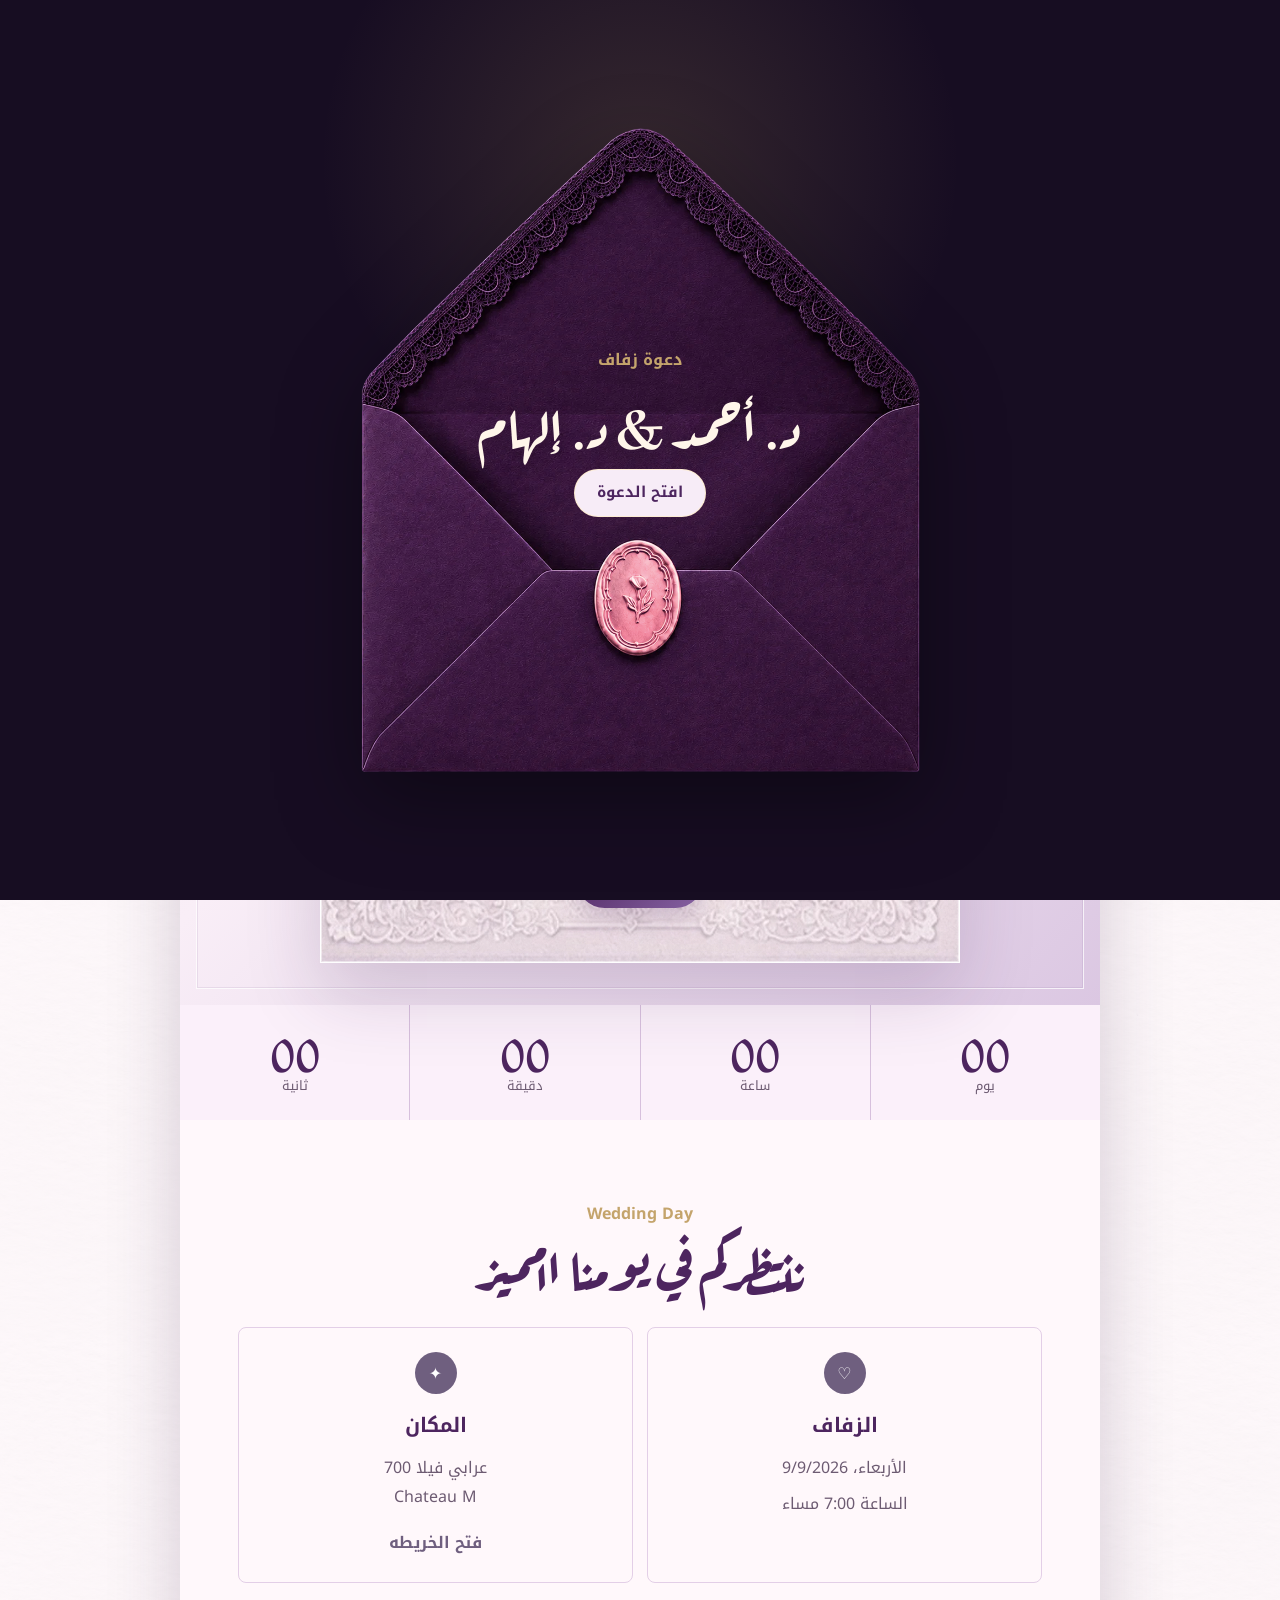
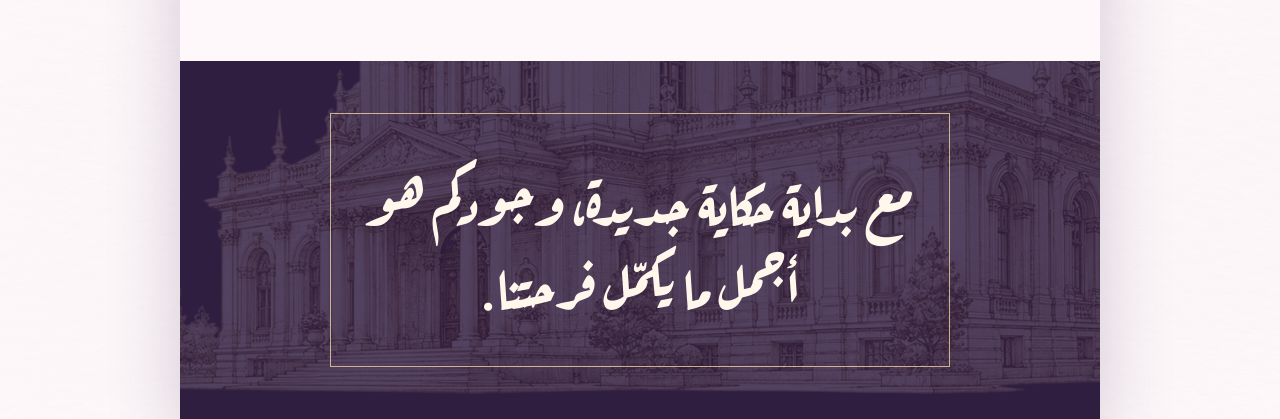
==== invite/index.html @ c022a93d "Add dedicated WhatsApp share page" ====
<!doctype html>
<html lang="ar" dir="rtl">
<head>
  <meta charset="UTF-8" />
  <meta name="viewport" content="width=device-width, initial-scale=1.0" />
  <title>دعوة زفاف د. أحمد ود. إلهام</title>
  <meta name="description" content="يسعدنا دعوتكم لحضور حفل زفاف د. أحمد ود. إلهام — الأربعاء 9 سبتمبر 2026، الساعة 7:00 مساءً." />

  <meta property="og:type" content="website" />
  <meta property="og:locale" content="ar_AR" />
  <meta property="og:site_name" content="Ahmed & Ilham Wedding" />
  <meta property="og:title" content="دعوة زفاف د. أحمد ود. إلهام" />
  <meta property="og:description" content="يسعدنا دعوتكم لحضور حفل زفاف د. أحمد ود. إلهام — الأربعاء 9 سبتمبر 2026، الساعة 7:00 مساءً." />
  <meta property="og:url" content="https://ahmedelhamwedding.vercel.app/invite/" />
  <meta property="og:image" content="https://ahmedelhamwedding.vercel.app/assets/whatsapp-preview.png?v=5" />
  <meta property="og:image:secure_url" content="https://ahmedelhamwedding.vercel.app/assets/whatsapp-preview.png?v=5" />
  <meta property="og:image:type" content="image/png" />
  <meta property="og:image:width" content="600" />
  <meta property="og:image:height" content="315" />
  <meta property="og:image:alt" content="دعوة زفاف أحمد وإلهام" />

  <meta name="twitter:card" content="summary_large_image" />
  <meta name="twitter:title" content="دعوة زفاف د. أحمد ود. إلهام" />
  <meta name="twitter:description" content="الأربعاء 9 سبتمبر 2026 — الساعة 7:00 مساءً" />
  <meta name="twitter:image" content="https://ahmedelhamwedding.vercel.app/assets/whatsapp-preview.png?v=5" />

  <meta name="theme-color" content="#4d255f" />
</head>
<body style="margin:0;min-height:100vh;display:grid;place-items:center;background:#f4eaf2;color:#4d255f;font-family:Arial,sans-serif;text-align:center">
  <div>
    <h1>دعوة زفاف د. أحمد ود. إلهام</h1>
    <p>جاري فتح الدعوة...</p>
    <p><a href="/" style="color:#4d255f">اضغط هنا إذا لم تفتح تلقائيًا</a></p>
  </div>
  <script>window.location.replace('/');</script>
</body>
</html>
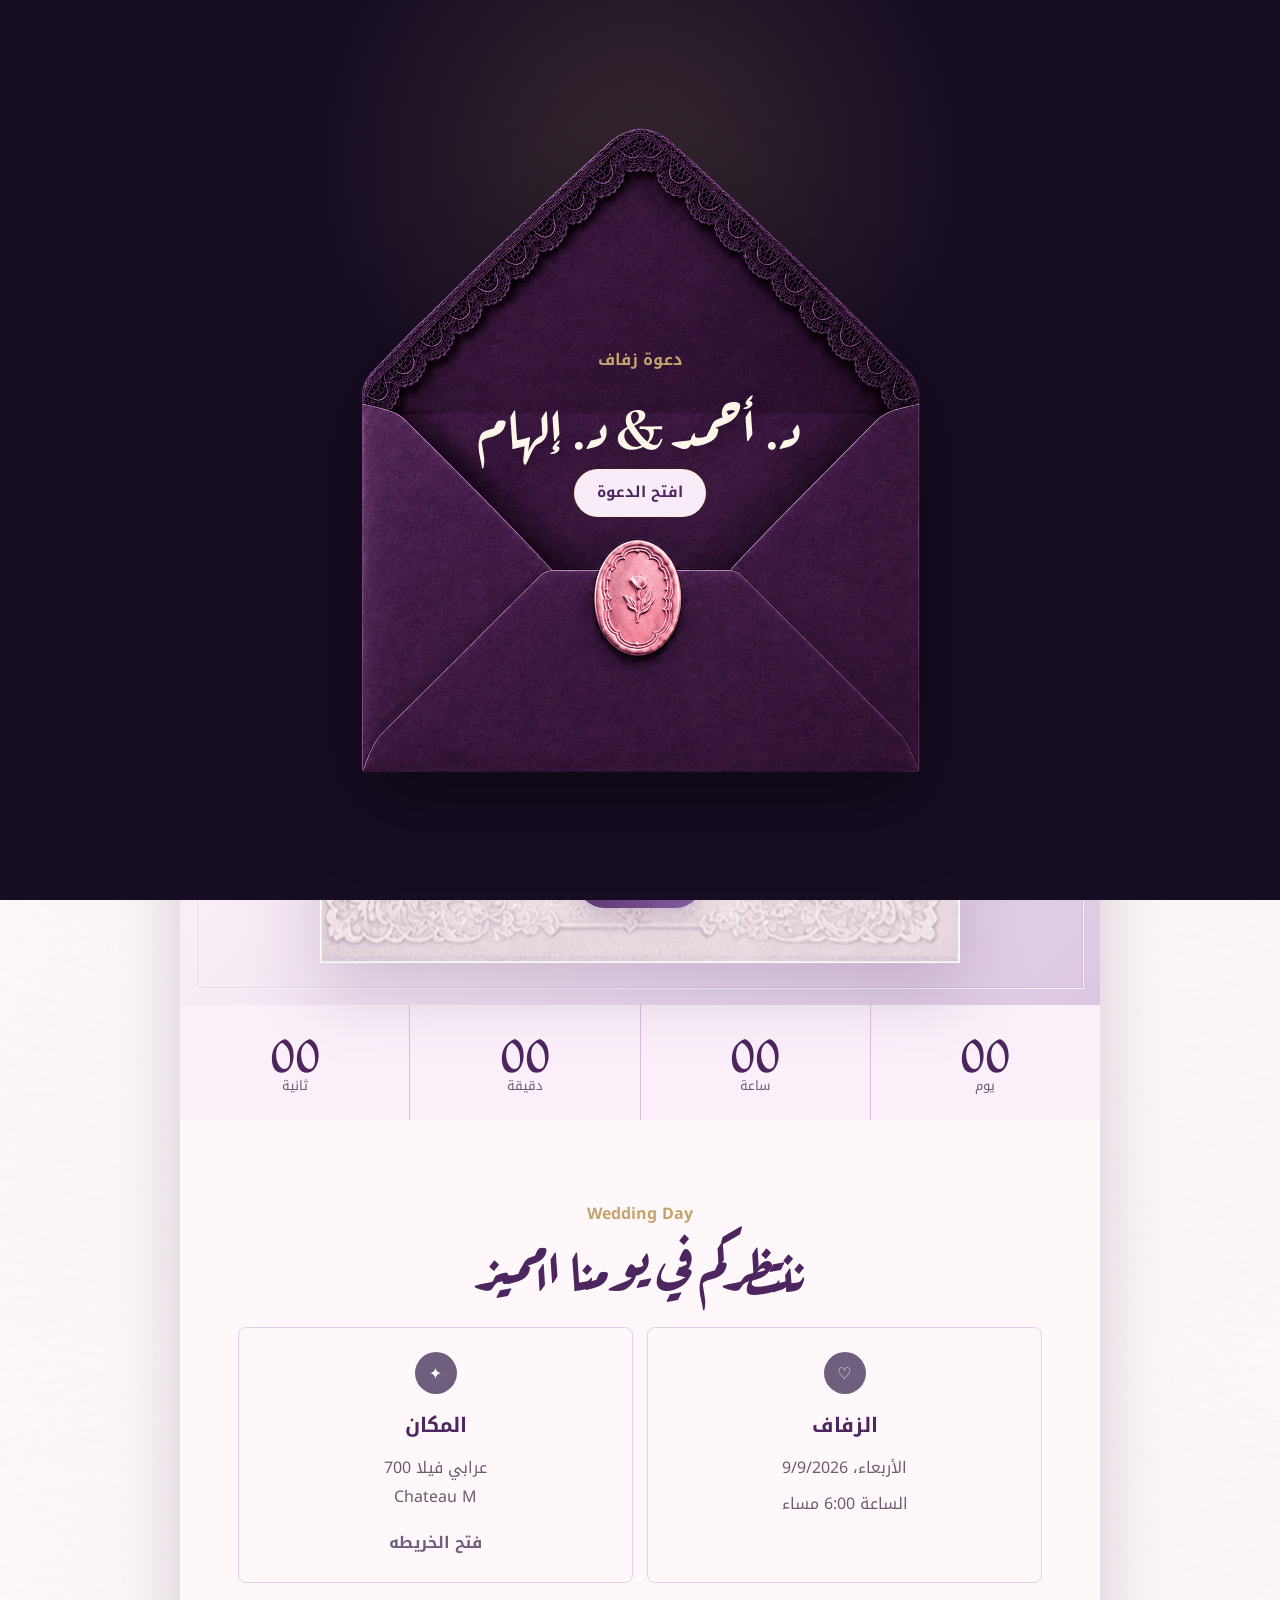
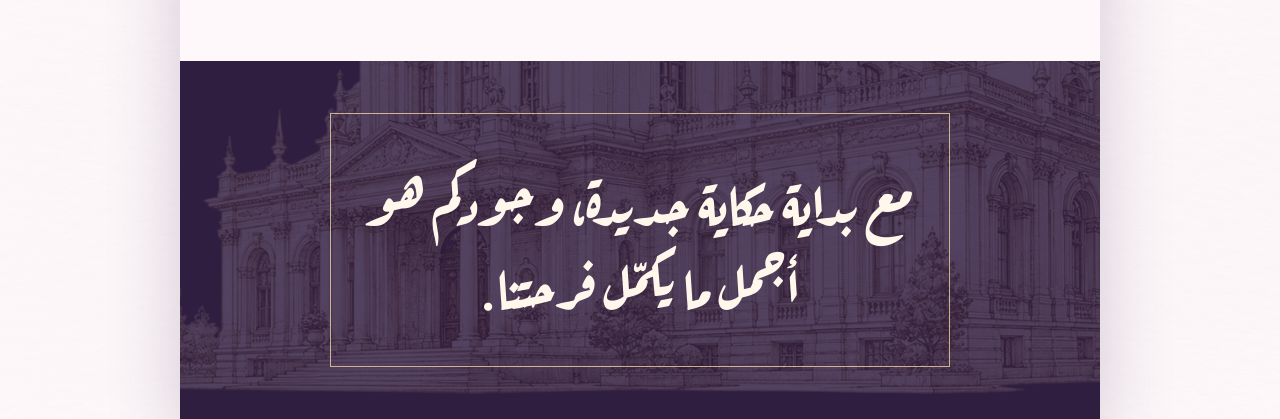
==== commit bade73e3: "Use fresh Elham preview on invite page" ====
--- a/invite/index.html
+++ b/invite/index.html
@@ -4,25 +4,26 @@
   <meta charset="UTF-8" />
   <meta name="viewport" content="width=device-width, initial-scale=1.0" />
   <title>دعوة زفاف د. أحمد ود. إلهام</title>
-  <meta name="description" content="يسعدنا دعوتكم لحضور حفل زفاف د. أحمد ود. إلهام — الأربعاء 9 سبتمبر 2026، الساعة 7:00 مساءً." />
+  <meta name="description" content="يسعدنا دعوتكم لحضور حفل زفاف د. أحمد ود. إلهام — الأربعاء 9 سبتمبر 2026، الساعة 6:00 مساءً." />
 
   <meta property="og:type" content="website" />
   <meta property="og:locale" content="ar_AR" />
-  <meta property="og:site_name" content="Ahmed & Ilham Wedding" />
+  <meta property="og:site_name" content="Ahmed & Elham Wedding" />
   <meta property="og:title" content="دعوة زفاف د. أحمد ود. إلهام" />
-  <meta property="og:description" content="يسعدنا دعوتكم لحضور حفل زفاف د. أحمد ود. إلهام — الأربعاء 9 سبتمبر 2026، الساعة 7:00 مساءً." />
+  <meta property="og:description" content="يسعدنا دعوتكم لحضور حفل زفاف د. أحمد ود. إلهام — الأربعاء 9 سبتمبر 2026، الساعة 6:00 مساءً." />
   <meta property="og:url" content="https://ahmedelhamwedding.vercel.app/invite/" />
-  <meta property="og:image" content="https://ahmedelhamwedding.vercel.app/assets/whatsapp-preview.png?v=5" />
-  <meta property="og:image:secure_url" content="https://ahmedelhamwedding.vercel.app/assets/whatsapp-preview.png?v=5" />
+  <meta property="og:image" content="https://ahmedelhamwedding.vercel.app/api/wedding-preview-v10" />
+  <meta property="og:image:url" content="https://ahmedelhamwedding.vercel.app/api/wedding-preview-v10" />
+  <meta property="og:image:secure_url" content="https://ahmedelhamwedding.vercel.app/api/wedding-preview-v10" />
   <meta property="og:image:type" content="image/png" />
-  <meta property="og:image:width" content="600" />
-  <meta property="og:image:height" content="315" />
-  <meta property="og:image:alt" content="دعوة زفاف أحمد وإلهام" />
+  <meta property="og:image:width" content="1200" />
+  <meta property="og:image:height" content="630" />
+  <meta property="og:image:alt" content="Ahmed and Elham wedding invitation" />
 
   <meta name="twitter:card" content="summary_large_image" />
   <meta name="twitter:title" content="دعوة زفاف د. أحمد ود. إلهام" />
-  <meta name="twitter:description" content="الأربعاء 9 سبتمبر 2026 — الساعة 7:00 مساءً" />
-  <meta name="twitter:image" content="https://ahmedelhamwedding.vercel.app/assets/whatsapp-preview.png?v=5" />
+  <meta name="twitter:description" content="الأربعاء 9 سبتمبر 2026 — الساعة 6:00 مساءً" />
+  <meta name="twitter:image" content="https://ahmedelhamwedding.vercel.app/api/wedding-preview-v10" />
 
   <meta name="theme-color" content="#4d255f" />
 </head>
